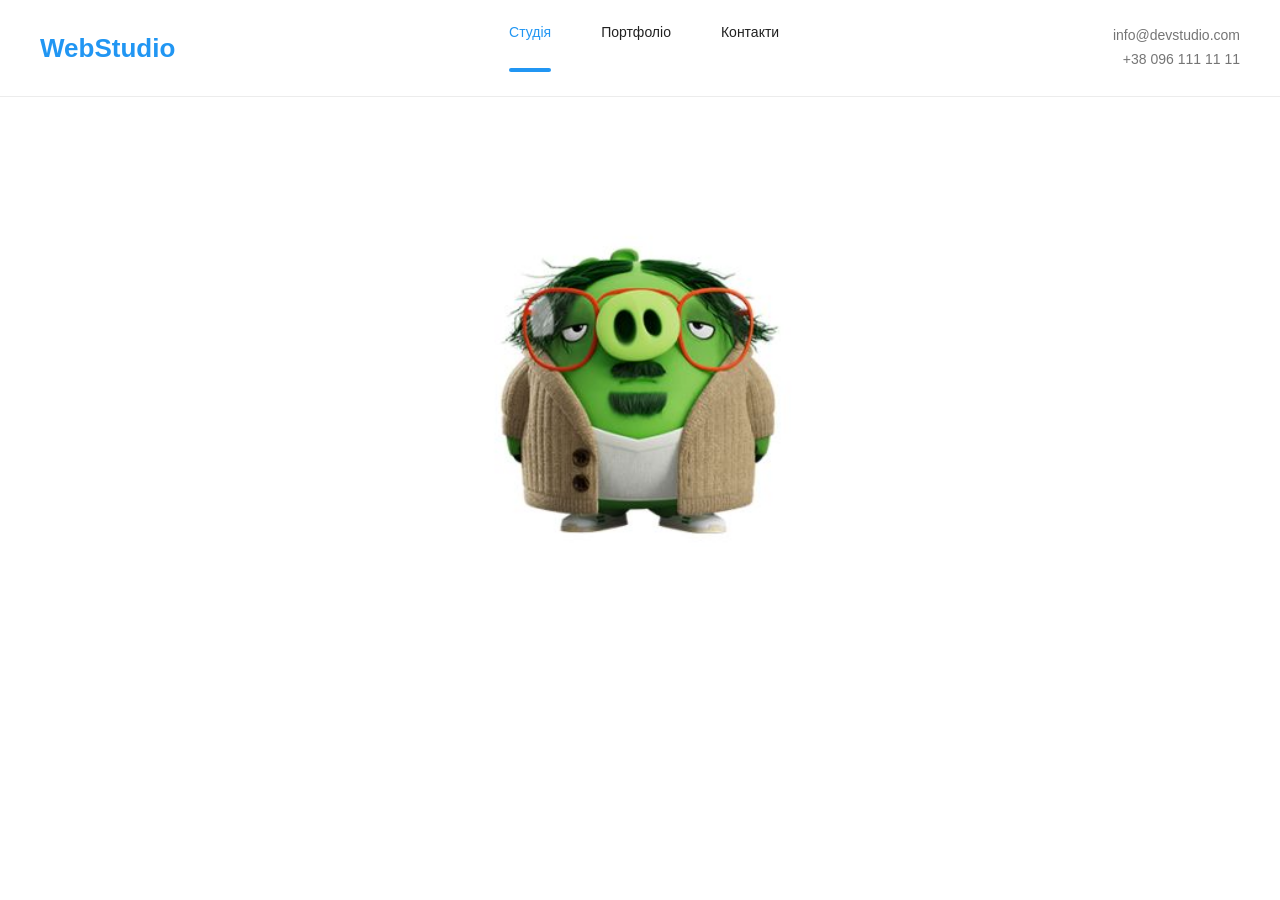
==== portfolio.html @ 894a1fa7 "upd" ====
<!DOCTYPE html>
<html lang="en">
<head>
    <meta charset="UTF-8">
    <meta name="viewport" content="width=device-width, initial-scale=1.0">
    <title>Document</title>
        <link rel="stylesheet" href="style.css">

</head>
<body>
     <header>
        <div class="container header">
            <div class="logo">WebStudio</div>
            <nav> <a href="index.html" class="current">Студія</a> <a href="portfolio.html">Портфоліо</a> <a href="#">Контакти</a> </nav>
            <div class="contacts">
                <p>info@devstudio.com</p>
                <p>+38 096 111 11 11</p>
            </div>
        </div>
    </header>
        <section class="homework">
        <div class="homework-box"> <img src="./imgs/chuck.jpg" alt="Chuck">
            <div class="overlay">
                <p> Ресурс пропонує комплексні пропозиції з різним рівнем функціоналу та сервісів. Все це дозволить
                    відвідувачу отримати вичерпні відомості про компанію чи приватну особу. </p>
            </div>
        </div>
    </section>
</body>
</html>
---- style.css ----
* {
    margin: 0;
    padding: 0;
    box-sizing: border-box;
    font-family: Arial, sans-serif;
}

body {
    color: #212121;
    background: #ffffff;
}

.container {
    width: 1200px;
    margin: 0 auto;
}

header {
    background: #fff;
    border-bottom: 1px solid #ececec;
}

.header {
    display: flex;
    justify-content: space-between;
    align-items: center;
    padding: 24px 0;
}

.logo {
    font-size: 26px;
    font-weight: 700;
    color: #2196f3;
}

nav {
    display: flex;
    gap: 50px;
}

nav a {
    position: relative;
    text-decoration: none;
    color: #212121;
    font-size: 14px;
    font-weight: 500;
    padding-bottom: 32px;
    transition: .3s;
}

nav a:hover {
    color: #2196f3;
}

nav a.current {
    color: #2196f3;
}

nav a.current::after {
    content: "";
    position: absolute;
    left: 0;
    bottom: 0;
    width: 100%;
    height: 4px;
    background: #2196f3;
    border-radius: 2px;
}

.contacts {
    color: #757575;
    font-size: 14px;
    line-height: 1.7;
    text-align: right;
}

.hero {
    background: #2f303a;
    text-align: center;
    padding: 200px 20px;
}

.hero h1 {
    color: #fff;
    font-size: 44px;
    font-weight: 700;
    width: 700px;
    margin: 0 auto 40px;
    line-height: 1.4;
}

.hero button {
    background: #2196f3;
    color: #fff;
    border: none;
    padding: 15px 35px;
    border-radius: 4px;
    font-size: 16px;
    cursor: pointer;
    transition: .3s;
}

.hero button:hover {
    background: #188ce8;
}

.homework {
    padding: 80px 0;
}

.homework-box {
    position: relative;
    width: 370px;
    margin: 0 auto;
    overflow: hidden;
}

.homework-box img {
    display: block;
    width: 100%;
}

.overlay {
    position: absolute;
    top: 0;
    left: 0;
    width: 100%;
    height: 100%;
    background: rgba(33, 150, 243, .9);
    display: flex;
    align-items: center;
    justify-content: center;
    padding: 25px;
    transform: translateY(100%);
    transition: transform .3s ease;
}

.overlay p {
    color: #fff;
    font-size: 18px;
    line-height: 1.6;
}

.homework-box:hover .overlay {
    transform: translateY(0);
}

.features {
    padding: 94px 0;
}

.features-wrap {
    display: flex;
    gap: 30px;
}

.feature {
    width: 270px;
}

.feature h3 {
    font-size: 14px;
    margin-bottom: 10px;
}

.feature p {
    color: #757575;
    font-size: 14px;
    line-height: 1.7;
}

.work {
    padding-bottom: 94px;
}

.work h2,
.team h2 {
    text-align: center;
    font-size: 36px;
    margin-bottom: 50px;
}

.work-images {
    display: flex;
    justify-content: center;
    gap: 30px;
}

.work-images img {
    width: 370px;
    height: 294px;
    object-fit: cover;
}

.team {
    background: #f5f4fa;
    padding: 94px 0;
}

.team-wrap {
    display: flex;
    gap: 30px;
    justify-content: center;
}

.member {
    width: 270px;
    background: #fff;
    text-align: center;
    padding-bottom: 30px;
    box-shadow: 0 2px 8px rgba(0, 0, 0, .1);
}

.member img {
    width: 270px;
    height: 260px;
    object-fit: cover;
}

.member h3 {
    margin-top: 30px;
    margin-bottom: 10px;
    font-size: 16px;
}

.member p {
    color: #757575;
    font-size: 16px;
}

footer {
    background: #2f303a;
    padding: 60px 0;
}

footer .logo {
    margin-bottom: 20px;
}

footer p {
    color: #ffffff99;
    margin-bottom: 10px;
    font-size: 14px;
}
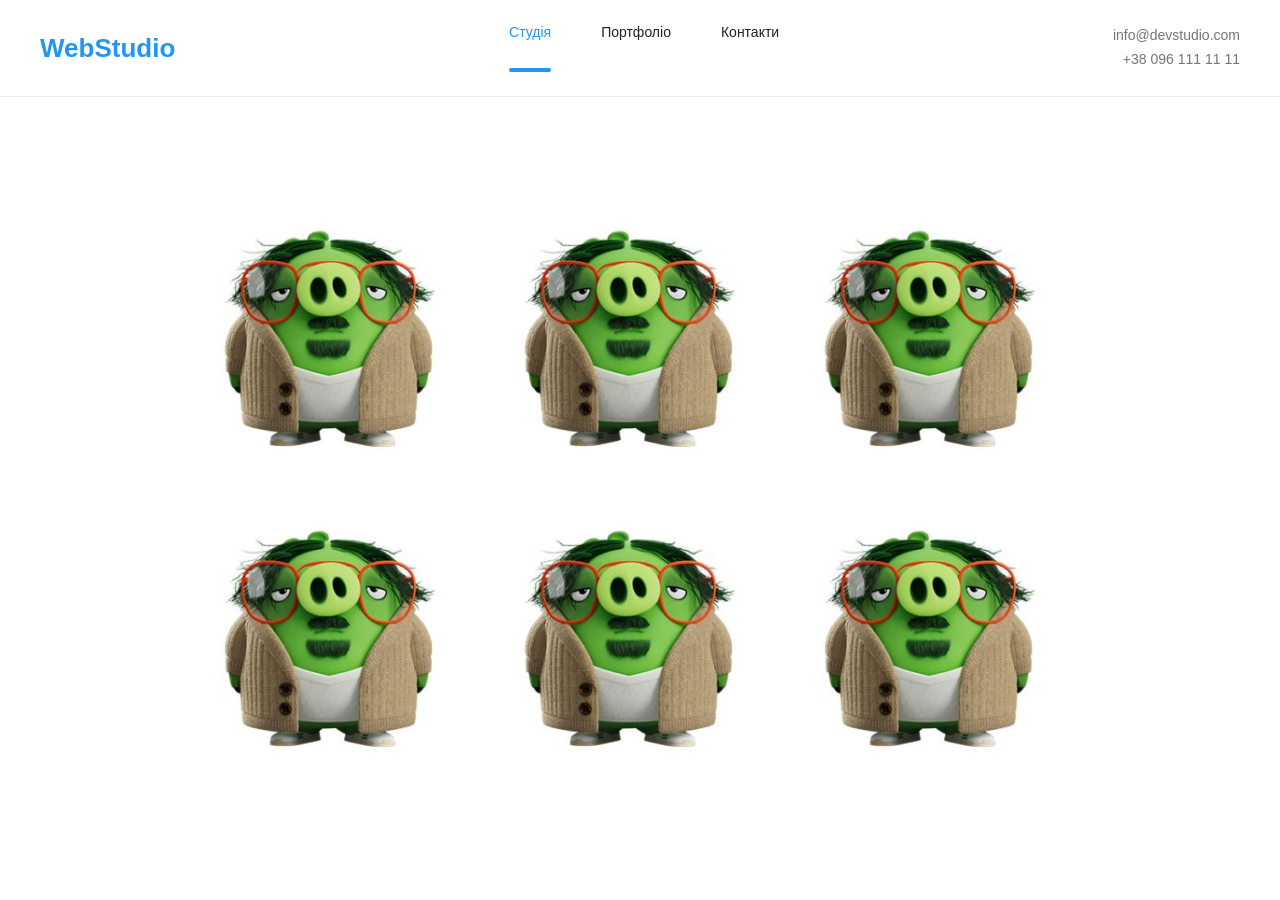
==== commit 3578640c: "upd" ====
--- a/portfolio.html
+++ b/portfolio.html
@@ -1,30 +1,108 @@
 <!DOCTYPE html>
-<html lang="en">
+<html lang="uk">
+
 <head>
     <meta charset="UTF-8">
     <meta name="viewport" content="width=device-width, initial-scale=1.0">
-    <title>Document</title>
-        <link rel="stylesheet" href="style.css">
+    <title>WebStudio</title>
+    <link rel="stylesheet" href="style.css">
+</head>
 
-</head>
 <body>
-     <header>
-        <div class="container header">
-            <div class="logo">WebStudio</div>
-            <nav> <a href="index.html" class="current">Студія</a> <a href="portfolio.html">Портфоліо</a> <a href="#">Контакти</a> </nav>
-            <div class="contacts">
-                <p>info@devstudio.com</p>
-                <p>+38 096 111 11 11</p>
+
+<header>
+    <div class="container header">
+        <div class="logo">WebStudio</div>
+
+        <nav>
+            <a href="index.html" class="current">Студія</a>
+            <a href="portfolio.html">Портфоліо</a>
+            <a href="#">Контакти</a>
+        </nav>
+
+        <div class="contacts">
+            <p>info@devstudio.com</p>
+            <p>+38 096 111 11 11</p>
+        </div>
+    </div>
+</header>
+
+
+<section class="homework">
+
+    <div class="homework-container">
+
+
+        <div class="homework-box">
+            <img src="./imgs/chuck.jpg" alt="Chuck">
+
+            <div class="overlay">
+                <p class="homework-text">
+                    Ресурс пропонує комплексні пропозиції з різним рівнем функціоналу та сервісів.
+                </p>
             </div>
         </div>
-    </header>
-        <section class="homework">
-        <div class="homework-box"> <img src="./imgs/chuck.jpg" alt="Chuck">
+
+
+        <div class="homework-box">
+            <img src="./imgs/chuck.jpg" alt="Chuck">
+
             <div class="overlay">
-                <p> Ресурс пропонує комплексні пропозиції з різним рівнем функціоналу та сервісів. Все це дозволить
-                    відвідувачу отримати вичерпні відомості про компанію чи приватну особу. </p>
+                <p class="homework-text">
+                    Ресурс пропонує комплексні пропозиції з різним рівнем функціоналу та сервісів.
+                </p>
             </div>
         </div>
-    </section>
+
+
+        <div class="homework-box">
+            <img src="./imgs/chuck.jpg" alt="Chuck">
+
+            <div class="overlay">
+                <p class="homework-text">
+                    Ресурс пропонує комплексні пропозиції з різним рівнем функціоналу та сервісів.
+                </p>
+            </div>
+        </div>
+
+
+        <div class="homework-box">
+            <img src="./imgs/chuck.jpg" alt="Chuck">
+
+            <div class="overlay">
+                <p class="homework-text">
+                    Ресурс пропонує комплексні пропозиції з різним рівнем функціоналу та сервісів.
+                </p>
+            </div>
+        </div>
+
+
+        <div class="homework-box">
+            <img src="./imgs/chuck.jpg" alt="Chuck">
+
+            <div class="overlay">
+                <p class="homework-text">
+                    Ресурс пропонує комплексні пропозиції з різним рівнем функціоналу та сервісів.
+                </p>
+            </div>
+        </div>
+
+
+        <div class="homework-box">
+            <img src="./imgs/chuck.jpg" alt="Chuck">
+
+            <div class="overlay">
+                <p class="homework-text">
+                    Ресурс пропонує комплексні пропозиції з різним рівнем функціоналу та сервісів.
+                </p>
+            </div>
+        </div>
+
+
+    </div>
+
+</section>
+
+
 </body>
 </html>
--- a/style.css
+++ b/style.css
@@ -97,7 +97,7 @@
     border-radius: 4px;
     font-size: 16px;
     cursor: pointer;
-    transition: .3s;
+    transition: 0.3s;
 }
 
 .hero button:hover {
@@ -108,41 +108,88 @@
     padding: 80px 0;
 }
 
+
+.homework-container {
+
+    width: 900px;
+    margin: 0 auto;
+
+    display: grid;
+    grid-template-columns: repeat(3, 280px);
+    gap: 20px;
+
+}
+
+
+
 .homework-box {
     position: relative;
-    width: 370px;
-    margin: 0 auto;
+    width: 280px;
     overflow: hidden;
 }
+
+
 
 .homework-box img {
     display: block;
-    width: 100%;
-}
+    width: 280px;
+    height: auto;
+}
+
+
+
+
 
 .overlay {
+
     position: absolute;
+
     top: 0;
     left: 0;
+
     width: 100%;
     height: 100%;
-    background: rgba(33, 150, 243, .9);
-    display: flex;
+
+
+    background: rgba(33,150,243,0.9);
+
+
+    display: flex;
+
     align-items: center;
+
     justify-content: center;
-    padding: 25px;
+
+
+    padding: 15px;
+
+
     transform: translateY(100%);
-    transition: transform .3s ease;
-}
+
+    transition: 0.3s;
+
+}
+
+
 
 .overlay p {
-    color: #fff;
-    font-size: 18px;
-    line-height: 1.6;
-}
+
+    color: white;
+
+    font-size: 14px;
+
+    line-height: 1.4;
+
+    text-align: center;
+
+}
+
+
 
 .homework-box:hover .overlay {
+
     transform: translateY(0);
+
 }
 
 .features {
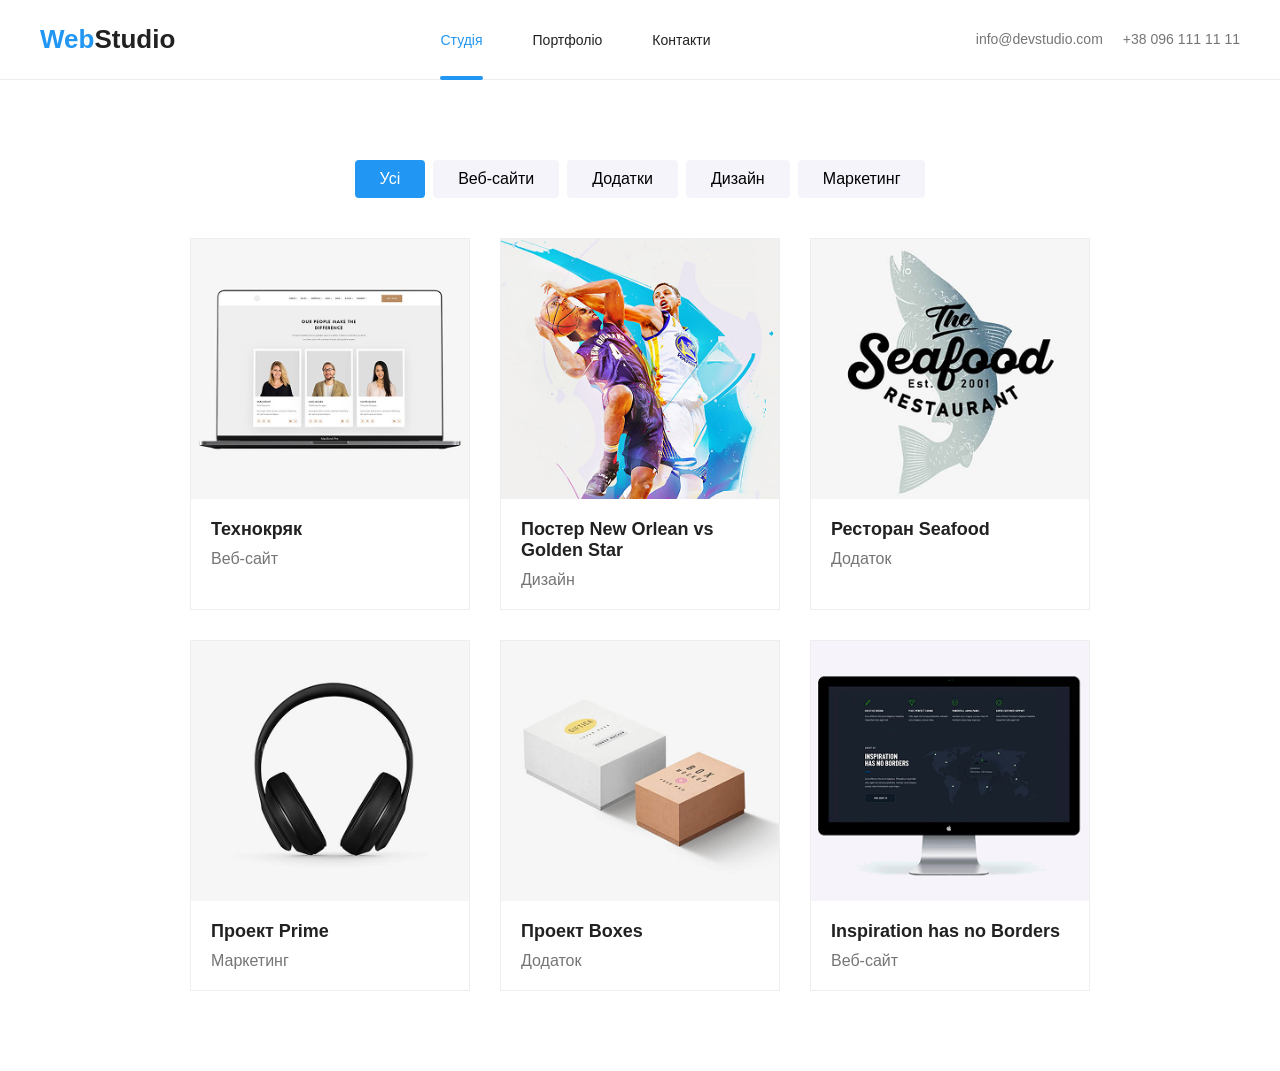
==== commit 7aa7aacc: "upd" ====
--- a/portfolio.html
+++ b/portfolio.html
@@ -12,7 +12,7 @@
 
 <header>
     <div class="container header">
-        <div class="logo">WebStudio</div>
+        <div class="logo">Web<span>Studio</span></div>
 
         <nav>
             <a href="index.html" class="current">Студія</a>
@@ -28,71 +28,110 @@
 </header>
 
 
-<section class="homework">
+<section class="portfolio">
 
-    <div class="homework-container">
+    <div class="filters">
+        <button class="active">Усі</button>
+        <button>Веб-сайти</button>
+        <button>Додатки</button>
+        <button>Дизайн</button>
+        <button>Маркетинг</button>
+    </div>
 
 
-        <div class="homework-box">
-            <img src="./imgs/chuck.jpg" alt="Chuck">
+    <div class="portfolio-container">
+
+
+        <div class="card">
+            <img src="./imgs/computer.png" alt="Технокряк">
+
+            <div class="card-info">
+                <h3>Технокряк</h3>
+                <p>Веб-сайт</p>
+            </div>
 
             <div class="overlay">
-                <p class="homework-text">
+                <p>
                     Ресурс пропонує комплексні пропозиції з різним рівнем функціоналу та сервісів.
                 </p>
             </div>
         </div>
 
 
-        <div class="homework-box">
-            <img src="./imgs/chuck.jpg" alt="Chuck">
+        <div class="card">
+            <img src="./imgs/backetbal.png" alt="Постер">
+
+            <div class="card-info">
+                <h3>Постер New Orlean vs Golden Star</h3>
+                <p>Дизайн</p>
+            </div>
 
             <div class="overlay">
-                <p class="homework-text">
+                <p>
                     Ресурс пропонує комплексні пропозиції з різним рівнем функціоналу та сервісів.
                 </p>
             </div>
         </div>
 
 
-        <div class="homework-box">
-            <img src="./imgs/chuck.jpg" alt="Chuck">
+        <div class="card">
+            <img src="./imgs/fisch.png" alt="Ресторан">
+
+            <div class="card-info">
+                <h3>Ресторан Seafood</h3>
+                <p>Додаток</p>
+            </div>
 
             <div class="overlay">
-                <p class="homework-text">
+                <p>
                     Ресурс пропонує комплексні пропозиції з різним рівнем функціоналу та сервісів.
                 </p>
             </div>
         </div>
 
 
-        <div class="homework-box">
-            <img src="./imgs/chuck.jpg" alt="Chuck">
+        <div class="card">
+            <img src="./imgs/headphones.png" alt="Проект Prime">
+
+            <div class="card-info">
+                <h3>Проект Prime</h3>
+                <p>Маркетинг</p>
+            </div>
 
             <div class="overlay">
-                <p class="homework-text">
+                <p>
                     Ресурс пропонує комплексні пропозиції з різним рівнем функціоналу та сервісів.
                 </p>
             </div>
         </div>
 
 
-        <div class="homework-box">
-            <img src="./imgs/chuck.jpg" alt="Chuck">
+        <div class="card">
+            <img src="./imgs/boxes.png" alt="Boxes">
+
+            <div class="card-info">
+                <h3>Проект Boxes</h3>
+                <p>Додаток</p>
+            </div>
 
             <div class="overlay">
-                <p class="homework-text">
+                <p>
                     Ресурс пропонує комплексні пропозиції з різним рівнем функціоналу та сервісів.
                 </p>
             </div>
         </div>
 
 
-        <div class="homework-box">
-            <img src="./imgs/chuck.jpg" alt="Chuck">
+        <div class="card">
+            <img src="./imgs/pc.png" alt="Inspiration">
+
+            <div class="card-info">
+                <h3>Inspiration has no Borders</h3>
+                <p>Веб-сайт</p>
+            </div>
 
             <div class="overlay">
-                <p class="homework-text">
+                <p>
                     Ресурс пропонує комплексні пропозиції з різним рівнем функціоналу та сервісів.
                 </p>
             </div>
--- a/style.css
+++ b/style.css
@@ -31,6 +31,11 @@
     font-size: 26px;
     font-weight: 700;
     color: #2196f3;
+
+    animation: logoAnimation 1s ease;
+}
+.logo span {
+    color: #212121;
 }
 
 nav {
@@ -44,8 +49,7 @@
     color: #212121;
     font-size: 14px;
     font-weight: 500;
-    padding-bottom: 32px;
-    transition: .3s;
+    transition: color .3s;
 }
 
 nav a:hover {
@@ -60,7 +64,7 @@
     content: "";
     position: absolute;
     left: 0;
-    bottom: 0;
+    bottom: -32px;
     width: 100%;
     height: 4px;
     background: #2196f3;
@@ -72,6 +76,8 @@
     font-size: 14px;
     line-height: 1.7;
     text-align: right;
+    display: flex;
+    gap: 20px;
 }
 
 .hero {
@@ -87,6 +93,8 @@
     width: 700px;
     margin: 0 auto 40px;
     line-height: 1.4;
+
+    animation: heroTitle 1.2s ease;
 }
 
 .hero button {
@@ -97,46 +105,109 @@
     border-radius: 4px;
     font-size: 16px;
     cursor: pointer;
-    transition: 0.3s;
+    transition: .3s;
+
+    animation: heroButton 1.5s ease;
 }
 
 .hero button:hover {
     background: #188ce8;
 }
 
-.homework {
+.portfolio {
     padding: 80px 0;
 }
 
 
-.homework-container {
+.filters {
+    display: flex;
+    justify-content: center;
+    gap: 8px;
+    margin-bottom: 40px;
+}
+
+
+.filters button {
+    padding: 10px 25px;
+    border: none;
+    background: #f5f4fa;
+    border-radius: 4px;
+
+    font-size: 16px;
+    cursor: pointer;
+}
+
+
+.filters .active {
+    background: #2196f3;
+    color: white;
+}
+
+
+
+.portfolio-container {
 
     width: 900px;
     margin: 0 auto;
 
     display: grid;
-    grid-template-columns: repeat(3, 280px);
-    gap: 20px;
-
-}
-
-
-
-.homework-box {
+    grid-template-columns: repeat(3, 1fr);
+    gap: 30px;
+
+}
+
+
+
+.card {
+
     position: relative;
-    width: 280px;
     overflow: hidden;
-}
-
-
-
-.homework-box img {
+
+    border: 1px solid #eeeeee;
+    background: white;
+
+}
+
+
+
+.card img {
+
+    width: 100%;
+    height: 260px;
+
+    object-fit: cover;
+
     display: block;
-    width: 280px;
-    height: auto;
-}
-
-
+
+}
+
+
+
+.card-info {
+
+    padding: 20px;
+
+}
+
+
+
+.card-info h3 {
+
+    margin: 0 0 10px;
+
+    font-size: 18px;
+
+}
+
+
+
+.card-info p {
+
+    margin: 0;
+
+    color: #757575;
+
+}
 
 
 
@@ -148,47 +219,43 @@
     left: 0;
 
     width: 100%;
-    height: 100%;
-
+    height: 260px;
 
     background: rgba(33,150,243,0.9);
 
-
-    display: flex;
-
+    display: flex;
     align-items: center;
-
     justify-content: center;
 
-
-    padding: 15px;
-
-
-    transform: translateY(100%);
+    padding: 20px;
+
+
+    opacity: 0;
+    visibility: hidden;
 
     transition: 0.3s;
 
 }
 
 
-
 .overlay p {
 
     color: white;
 
-    font-size: 14px;
-
-    line-height: 1.4;
-
-    text-align: center;
-
-}
-
-
-
-.homework-box:hover .overlay {
-
-    transform: translateY(0);
+    font-size: 16px;
+
+    line-height: 1.5;
+
+}
+
+
+
+
+.card:hover .overlay {
+
+    opacity: 1;
+
+    visibility: visible;
 
 }
 
@@ -203,6 +270,7 @@
 
 .feature {
     width: 270px;
+    animation: cardAppear 1s ease;
 }
 
 .feature h3 {
@@ -215,7 +283,6 @@
     font-size: 14px;
     line-height: 1.7;
 }
-
 .work {
     padding-bottom: 94px;
 }
@@ -237,6 +304,11 @@
     width: 370px;
     height: 294px;
     object-fit: cover;
+    transition: .4s;
+}
+
+.work-images img:hover {
+    transform: scale(1.05);
 }
 
 .team {
@@ -256,6 +328,13 @@
     text-align: center;
     padding-bottom: 30px;
     box-shadow: 0 2px 8px rgba(0, 0, 0, .1);
+
+    animation: cardAppear 1.2s ease;
+    transition: .3s;
+}
+
+.member:hover {
+    transform: translateY(-10px);
 }
 
 .member img {
@@ -288,4 +367,57 @@
     color: #ffffff99;
     margin-bottom: 10px;
     font-size: 14px;
+}
+/* ===========================
+   KEYFRAMES
+=========================== */
+
+@keyframes heroTitle {
+    0% {
+        opacity: 0;
+        transform: translateY(-60px);
+    }
+
+    100% {
+        opacity: 1;
+        transform: translateY(0);
+    }
+}
+
+@keyframes heroButton {
+    0% {
+        opacity: 0;
+        transform: scale(0.6);
+    }
+
+    100% {
+        opacity: 1;
+        transform: scale(1);
+    }
+}
+
+@keyframes cardAppear {
+    0% {
+        opacity: 0;
+        transform: translateY(40px);
+    }
+
+    100% {
+        opacity: 1;
+        transform: translateY(0);
+    }
+}
+
+@keyframes logoAnimation {
+    0% {
+        transform: rotate(-10deg);
+    }
+
+    50% {
+        transform: rotate(10deg);
+    }
+
+    100% {
+        transform: rotate(0deg);
+    }
 }
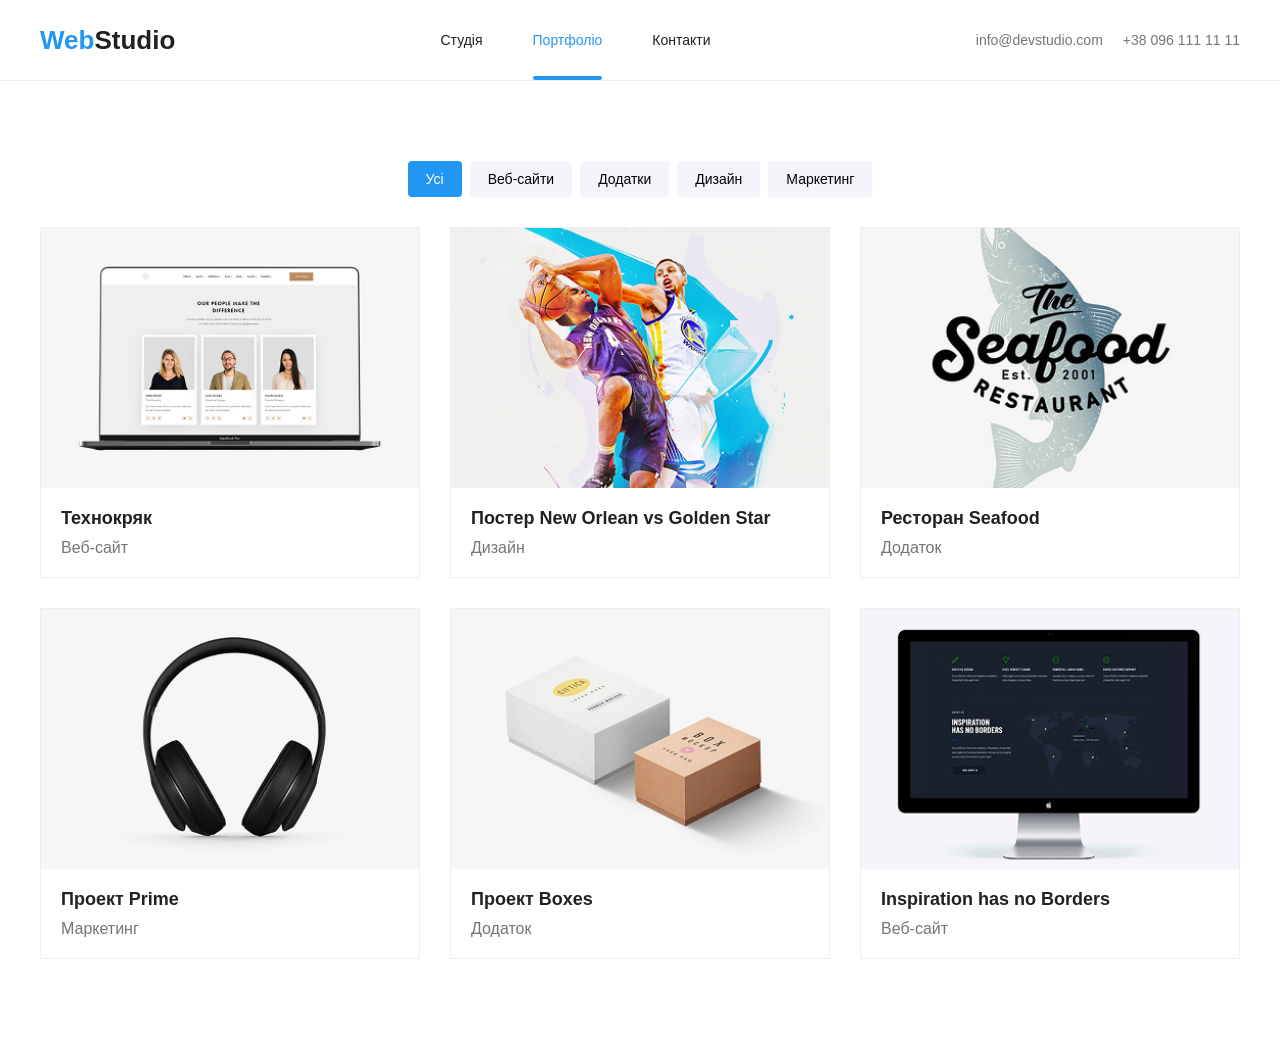
==== commit 486c95fc: "upd" ====
--- a/portfolio.html
+++ b/portfolio.html
@@ -4,7 +4,8 @@
 <head>
     <meta charset="UTF-8">
     <meta name="viewport" content="width=device-width, initial-scale=1.0">
-    <title>WebStudio</title>
+    <title>WebStudio — Портфоліо</title>
+
     <link rel="stylesheet" href="style.css">
 </head>
 
@@ -12,136 +13,159 @@
 
 <header>
     <div class="container header">
-        <div class="logo">Web<span>Studio</span></div>
 
-        <nav>
-            <a href="index.html" class="current">Студія</a>
-            <a href="portfolio.html">Портфоліо</a>
+        <div class="logo">
+            Web<span>Studio</span>
+        </div>
+
+        <nav class="desktop-nav">
+            <a href="index.html">Студія</a>
+            <a href="portfolio.html" class="current">Портфоліо</a>
             <a href="#">Контакти</a>
         </nav>
 
         <div class="contacts">
-            <p>info@devstudio.com</p>
-            <p>+38 096 111 11 11</p>
+            <a href="mailto:info@devstudio.com">info@devstudio.com</a>
+            <a href="tel:+380961111111">+38 096 111 11 11</a>
         </div>
+
+        <button class="menu-button" type="button" aria-label="Відкрити меню">
+            ☰
+        </button>
+
     </div>
 </header>
 
+<div class="mobile-menu">
+
+    <button class="menu-close" type="button" aria-label="Закрити меню">
+        ×
+    </button>
+
+    <nav class="mobile-nav">
+        <a href="index.html">Студія</a>
+        <a href="portfolio.html" class="current">Портфоліо</a>
+        <a href="#">Контакти</a>
+    </nav>
+
+    <div class="mobile-contacts">
+        <a href="tel:+380961111111">+38 096 111 11 11</a>
+        <a href="mailto:info@devstudio.com">info@devstudio.com</a>
+    </div>
+
+</div>
 
 <section class="portfolio">
 
-    <div class="filters">
-        <button class="active">Усі</button>
-        <button>Веб-сайти</button>
-        <button>Додатки</button>
-        <button>Дизайн</button>
-        <button>Маркетинг</button>
-    </div>
+    <div class="container">
 
+        <div class="filters">
+            <button class="active">Усі</button>
+            <button>Веб-сайти</button>
+            <button>Додатки</button>
+            <button>Дизайн</button>
+            <button>Маркетинг</button>
+        </div>
 
-    <div class="portfolio-container">
+        <div class="portfolio-container">
 
+            <div class="card">
+                <img src="./imgs/computer.png" alt="Технокряк">
 
-        <div class="card">
-            <img src="./imgs/computer.png" alt="Технокряк">
+                <div class="card-info">
+                    <h3>Технокряк</h3>
+                    <p>Веб-сайт</p>
+                </div>
 
-            <div class="card-info">
-                <h3>Технокряк</h3>
-                <p>Веб-сайт</p>
+                <div class="overlay">
+                    <p>
+                        Ресурс пропонує комплексні пропозиції з різним рівнем функціоналу та сервісів.
+                    </p>
+                </div>
             </div>
 
-            <div class="overlay">
-                <p>
-                    Ресурс пропонує комплексні пропозиції з різним рівнем функціоналу та сервісів.
-                </p>
-            </div>
-        </div>
+            <div class="card">
+                <img src="./imgs/backetbal.png" alt="Постер">
 
+                <div class="card-info">
+                    <h3>Постер New Orlean vs Golden Star</h3>
+                    <p>Дизайн</p>
+                </div>
 
-        <div class="card">
-            <img src="./imgs/backetbal.png" alt="Постер">
-
-            <div class="card-info">
-                <h3>Постер New Orlean vs Golden Star</h3>
-                <p>Дизайн</p>
+                <div class="overlay">
+                    <p>
+                        Ресурс пропонує комплексні пропозиції з різним рівнем функціоналу та сервісів.
+                    </p>
+                </div>
             </div>
 
-            <div class="overlay">
-                <p>
-                    Ресурс пропонує комплексні пропозиції з різним рівнем функціоналу та сервісів.
-                </p>
-            </div>
-        </div>
+            <div class="card">
+                <img src="./imgs/fisch.png" alt="Ресторан">
 
+                <div class="card-info">
+                    <h3>Ресторан Seafood</h3>
+                    <p>Додаток</p>
+                </div>
 
-        <div class="card">
-            <img src="./imgs/fisch.png" alt="Ресторан">
-
-            <div class="card-info">
-                <h3>Ресторан Seafood</h3>
-                <p>Додаток</p>
+                <div class="overlay">
+                    <p>
+                        Ресурс пропонує комплексні пропозиції з різним рівнем функціоналу та сервісів.
+                    </p>
+                </div>
             </div>
 
-            <div class="overlay">
-                <p>
-                    Ресурс пропонує комплексні пропозиції з різним рівнем функціоналу та сервісів.
-                </p>
-            </div>
-        </div>
+            <div class="card">
+                <img src="./imgs/headphones.png" alt="Проект Prime">
 
+                <div class="card-info">
+                    <h3>Проект Prime</h3>
+                    <p>Маркетинг</p>
+                </div>
 
-        <div class="card">
-            <img src="./imgs/headphones.png" alt="Проект Prime">
-
-            <div class="card-info">
-                <h3>Проект Prime</h3>
-                <p>Маркетинг</p>
+                <div class="overlay">
+                    <p>
+                        Ресурс пропонує комплексні пропозиції з різним рівнем функціоналу та сервісів.
+                    </p>
+                </div>
             </div>
 
-            <div class="overlay">
-                <p>
-                    Ресурс пропонує комплексні пропозиції з різним рівнем функціоналу та сервісів.
-                </p>
-            </div>
-        </div>
+            <div class="card">
+                <img src="./imgs/boxes.png" alt="Boxes">
 
+                <div class="card-info">
+                    <h3>Проект Boxes</h3>
+                    <p>Додаток</p>
+                </div>
 
-        <div class="card">
-            <img src="./imgs/boxes.png" alt="Boxes">
-
-            <div class="card-info">
-                <h3>Проект Boxes</h3>
-                <p>Додаток</p>
+                <div class="overlay">
+                    <p>
+                        Ресурс пропонує комплексні пропозиції з різним рівнем функціоналу та сервісів.
+                    </p>
+                </div>
             </div>
 
-            <div class="overlay">
-                <p>
-                    Ресурс пропонує комплексні пропозиції з різним рівнем функціоналу та сервісів.
-                </p>
-            </div>
-        </div>
+            <div class="card">
+                <img src="./imgs/pc.png" alt="Inspiration">
 
+                <div class="card-info">
+                    <h3>Inspiration has no Borders</h3>
+                    <p>Веб-сайт</p>
+                </div>
 
-        <div class="card">
-            <img src="./imgs/pc.png" alt="Inspiration">
-
-            <div class="card-info">
-                <h3>Inspiration has no Borders</h3>
-                <p>Веб-сайт</p>
+                <div class="overlay">
+                    <p>
+                        Ресурс пропонує комплексні пропозиції з різним рівнем функціоналу та сервісів.
+                    </p>
+                </div>
             </div>
 
-            <div class="overlay">
-                <p>
-                    Ресурс пропонує комплексні пропозиції з різним рівнем функціоналу та сервісів.
-                </p>
-            </div>
         </div>
-
 
     </div>
 
 </section>
 
+<script src="mobile-menu.js"></script>
 
 </body>
 </html>
--- a/style.css
+++ b/style.css
@@ -2,16 +2,22 @@
     margin: 0;
     padding: 0;
     box-sizing: border-box;
-    font-family: Arial, sans-serif;
 }
 
 body {
     color: #212121;
     background: #ffffff;
+    font-family: Arial, sans-serif;
+    overflow-x: hidden;
+}
+
+img {
+    max-width: 100%;
+    display: block;
 }
 
 .container {
-    width: 1200px;
+    width: calc(100% - 30px);
     margin: 0 auto;
 }
 
@@ -22,91 +28,150 @@
 
 .header {
     display: flex;
+    align-items: center;
     justify-content: space-between;
-    align-items: center;
-    padding: 24px 0;
+    min-height: 80px;
 }
 
 .logo {
     font-size: 26px;
     font-weight: 700;
     color: #2196f3;
-
     animation: logoAnimation 1s ease;
 }
+
 .logo span {
     color: #212121;
 }
 
-nav {
-    display: flex;
-    gap: 50px;
-}
-
-nav a {
-    position: relative;
+.desktop-nav,
+.contacts {
+    display: none;
+}
+
+.menu-button {
+    display: block;
+    border: 0;
+    background: transparent;
+    color: #212121;
+    font-size: 28px;
+    line-height: 1;
+    cursor: pointer;
+}
+
+.mobile-menu {
+    position: fixed;
+    inset: 0;
+    z-index: 1000;
+    background: #ffffff;
+    padding: 30px;
+    transform: translateX(100%);
+    visibility: hidden;
+    transition:
+        transform .45s ease,
+        visibility .45s ease;
+}
+
+.mobile-menu.is-open {
+    transform: translateX(0);
+    visibility: visible;
+}
+
+.menu-close {
+    position: absolute;
+    top: 20px;
+    right: 25px;
+    width: 40px;
+    height: 40px;
+    border: 0;
+    background: transparent;
+    color: #212121;
+    font-size: 38px;
+    line-height: 1;
+    cursor: pointer;
+}
+
+.mobile-nav {
+    display: flex;
+    flex-direction: column;
+    gap: 30px;
+    margin-top: 70px;
+}
+
+.mobile-nav a {
+    color: #212121;
     text-decoration: none;
-    color: #212121;
-    font-size: 14px;
-    font-weight: 500;
-    transition: color .3s;
-}
-
-nav a:hover {
+    font-size: 32px;
+    font-weight: 700;
+    transform: translateX(40px);
+    opacity: 0;
+    transition:
+        transform .4s ease,
+        opacity .4s ease,
+        color .3s ease;
+}
+
+.mobile-menu.is-open .mobile-nav a {
+    transform: translateX(0);
+    opacity: 1;
+}
+
+.mobile-menu.is-open .mobile-nav a:nth-child(1) {
+    transition-delay: .1s;
+}
+
+.mobile-menu.is-open .mobile-nav a:nth-child(2) {
+    transition-delay: .2s;
+}
+
+.mobile-menu.is-open .mobile-nav a:nth-child(3) {
+    transition-delay: .3s;
+}
+
+.mobile-nav a:hover,
+.mobile-nav a.current {
     color: #2196f3;
 }
 
-nav a.current {
-    color: #2196f3;
-}
-
-nav a.current::after {
-    content: "";
-    position: absolute;
-    left: 0;
-    bottom: -32px;
-    width: 100%;
-    height: 4px;
-    background: #2196f3;
-    border-radius: 2px;
-}
-
-.contacts {
+.mobile-contacts {
+    display: flex;
+    flex-direction: column;
+    gap: 15px;
+    margin-top: 60px;
+}
+
+.mobile-contacts a {
     color: #757575;
-    font-size: 14px;
-    line-height: 1.7;
-    text-align: right;
-    display: flex;
-    gap: 20px;
+    text-decoration: none;
+    font-size: 16px;
 }
 
 .hero {
     background: #2f303a;
     text-align: center;
-    padding: 200px 20px;
+    padding: 80px 15px;
 }
 
 .hero h1 {
+    width: 100%;
+    max-width: 700px;
+    margin: 0 auto 30px;
     color: #fff;
-    font-size: 44px;
+    font-size: 28px;
     font-weight: 700;
-    width: 700px;
-    margin: 0 auto 40px;
-    line-height: 1.4;
-
+    line-height: 1.3;
     animation: heroTitle 1.2s ease;
 }
 
 .hero button {
+    border: none;
+    border-radius: 4px;
+    padding: 15px 35px;
     background: #2196f3;
     color: #fff;
-    border: none;
-    padding: 15px 35px;
-    border-radius: 4px;
     font-size: 16px;
     cursor: pointer;
     transition: .3s;
-
     animation: heroButton 1.5s ease;
 }
 
@@ -114,168 +179,24 @@
     background: #188ce8;
 }
 
-.portfolio {
-    padding: 80px 0;
-}
-
-
-.filters {
-    display: flex;
-    justify-content: center;
-    gap: 8px;
-    margin-bottom: 40px;
-}
-
-
-.filters button {
-    padding: 10px 25px;
-    border: none;
-    background: #f5f4fa;
-    border-radius: 4px;
-
-    font-size: 16px;
-    cursor: pointer;
-}
-
-
-.filters .active {
-    background: #2196f3;
-    color: white;
-}
-
-
-
-.portfolio-container {
-
-    width: 900px;
-    margin: 0 auto;
-
-    display: grid;
-    grid-template-columns: repeat(3, 1fr);
+.features {
+    padding: 60px 0;
+}
+
+.features-wrap {
+    display: flex;
+    flex-direction: column;
     gap: 30px;
-
-}
-
-
-
-.card {
-
-    position: relative;
-    overflow: hidden;
-
-    border: 1px solid #eeeeee;
-    background: white;
-
-}
-
-
-
-.card img {
-
+}
+
+.feature {
     width: 100%;
-    height: 260px;
-
-    object-fit: cover;
-
-    display: block;
-
-}
-
-
-
-.card-info {
-
-    padding: 20px;
-
-}
-
-
-
-.card-info h3 {
-
-    margin: 0 0 10px;
-
-    font-size: 18px;
-
-}
-
-
-
-.card-info p {
-
-    margin: 0;
-
-    color: #757575;
-
-}
-
-
-
-.overlay {
-
-    position: absolute;
-
-    top: 0;
-    left: 0;
-
-    width: 100%;
-    height: 260px;
-
-    background: rgba(33,150,243,0.9);
-
-    display: flex;
-    align-items: center;
-    justify-content: center;
-
-    padding: 20px;
-
-
-    opacity: 0;
-    visibility: hidden;
-
-    transition: 0.3s;
-
-}
-
-
-.overlay p {
-
-    color: white;
-
-    font-size: 16px;
-
-    line-height: 1.5;
-
-}
-
-
-
-
-.card:hover .overlay {
-
-    opacity: 1;
-
-    visibility: visible;
-
-}
-
-.features {
-    padding: 94px 0;
-}
-
-.features-wrap {
-    display: flex;
-    gap: 30px;
-}
-
-.feature {
-    width: 270px;
     animation: cardAppear 1s ease;
 }
 
 .feature h3 {
+    margin-bottom: 10px;
     font-size: 14px;
-    margin-bottom: 10px;
 }
 
 .feature p {
@@ -283,26 +204,29 @@
     font-size: 14px;
     line-height: 1.7;
 }
+
 .work {
-    padding-bottom: 94px;
+    padding-bottom: 60px;
 }
 
 .work h2,
 .team h2 {
+    margin-bottom: 30px;
     text-align: center;
-    font-size: 36px;
-    margin-bottom: 50px;
+    font-size: 28px;
 }
 
 .work-images {
     display: flex;
-    justify-content: center;
+    flex-direction: column;
+    align-items: center;
     gap: 30px;
 }
 
 .work-images img {
-    width: 370px;
-    height: 294px;
+    width: 100%;
+    max-width: 370px;
+    height: auto;
     object-fit: cover;
     transition: .4s;
 }
@@ -313,22 +237,23 @@
 
 .team {
     background: #f5f4fa;
-    padding: 94px 0;
+    padding: 60px 0;
 }
 
 .team-wrap {
     display: flex;
+    flex-direction: column;
+    align-items: center;
     gap: 30px;
-    justify-content: center;
 }
 
 .member {
-    width: 270px;
+    width: 100%;
+    max-width: 270px;
+    padding-bottom: 30px;
     background: #fff;
     text-align: center;
-    padding-bottom: 30px;
     box-shadow: 0 2px 8px rgba(0, 0, 0, .1);
-
     animation: cardAppear 1.2s ease;
     transition: .3s;
 }
@@ -338,7 +263,7 @@
 }
 
 .member img {
-    width: 270px;
+    width: 100%;
     height: 260px;
     object-fit: cover;
 }
@@ -355,8 +280,8 @@
 }
 
 footer {
+    padding: 60px 0;
     background: #2f303a;
-    padding: 60px 0;
 }
 
 footer .logo {
@@ -364,13 +289,290 @@
 }
 
 footer p {
+    margin-bottom: 10px;
     color: #ffffff99;
+    font-size: 14px;
+}
+
+.portfolio {
+    padding: 40px 0;
+}
+
+.filters {
+    display: flex;
+    justify-content: center;
+    flex-wrap: wrap;
+    gap: 8px;
+    margin-bottom: 30px;
+}
+
+.filters button {
+    border: none;
+    border-radius: 4px;
+    padding: 10px 18px;
+    background: #f5f4fa;
+    font-size: 14px;
+    cursor: pointer;
+}
+
+.filters .active {
+    background: #2196f3;
+    color: #fff;
+}
+
+.portfolio-container {
+    display: grid;
+    grid-template-columns: 1fr;
+    gap: 30px;
+}
+
+.card {
+    position: relative;
+    overflow: hidden;
+    border: 1px solid #eeeeee;
+    background: #fff;
+}
+
+.card img {
+    width: 100%;
+    height: auto;
+    aspect-ratio: 1.45;
+    object-fit: cover;
+}
+
+.card-info {
+    padding: 20px;
+}
+
+.card-info h3 {
     margin-bottom: 10px;
-    font-size: 14px;
-}
-/* ===========================
-   KEYFRAMES
-=========================== */
+    font-size: 18px;
+}
+
+.card-info p {
+    color: #757575;
+}
+
+.overlay {
+    position: absolute;
+    top: 0;
+    left: 0;
+    width: 100%;
+    height: calc(100% - 77px);
+    display: flex;
+    align-items: center;
+    justify-content: center;
+    padding: 20px;
+    background: rgba(33, 150, 243, .9);
+    opacity: 0;
+    visibility: hidden;
+    transition: .3s;
+}
+
+.overlay p {
+    color: #fff;
+    font-size: 16px;
+    line-height: 1.5;
+}
+
+.card:hover .overlay {
+    opacity: 1;
+    visibility: visible;
+}
+
+@media (min-width: 480px) {
+    .container {
+        width: 450px;
+    }
+
+    .portfolio-container {
+        grid-template-columns: repeat(2, 1fr);
+    }
+}
+
+@media (min-width: 768px) {
+    .container {
+        width: 738px;
+    }
+
+    .menu-button {
+        display: none;
+    }
+
+    .desktop-nav,
+    .contacts {
+        display: flex;
+    }
+
+    .desktop-nav {
+        gap: 35px;
+    }
+
+    .desktop-nav a {
+        position: relative;
+        color: #212121;
+        text-decoration: none;
+        font-size: 14px;
+        font-weight: 500;
+        transition: color .3s;
+    }
+
+    .desktop-nav a:hover,
+    .desktop-nav a.current {
+        color: #2196f3;
+    }
+
+    .desktop-nav a.current::after {
+        content: "";
+        position: absolute;
+        left: 0;
+        bottom: -32px;
+        width: 100%;
+        height: 4px;
+        border-radius: 2px;
+        background: #2196f3;
+    }
+
+    .contacts {
+        flex-direction: column;
+        gap: 5px;
+        color: #757575;
+        font-size: 14px;
+    }
+
+    .contacts a {
+        color: inherit;
+        text-decoration: none;
+    }
+
+    .mobile-menu {
+        display: none;
+    }
+
+    .hero {
+        padding: 150px 20px;
+    }
+
+    .hero h1 {
+        font-size: 36px;
+    }
+
+    .features {
+        padding: 80px 0;
+    }
+
+    .features-wrap {
+        flex-direction: row;
+        flex-wrap: wrap;
+    }
+
+    .feature {
+        width: calc(50% - 15px);
+    }
+
+    .work {
+        padding-bottom: 80px;
+    }
+
+    .work-images {
+        flex-direction: row;
+        flex-wrap: wrap;
+        justify-content: center;
+    }
+
+    .team {
+        padding: 80px 0;
+    }
+
+    .team-wrap {
+        flex-direction: row;
+        flex-wrap: wrap;
+        justify-content: center;
+    }
+
+    .portfolio {
+        padding: 60px 0;
+    }
+
+    .portfolio-container {
+        grid-template-columns: repeat(2, 1fr);
+    }
+}
+
+@media (min-width: 1200px) {
+    .container {
+        width: 1200px;
+    }
+
+    .desktop-nav {
+        gap: 50px;
+    }
+
+    .contacts {
+        flex-direction: row;
+        gap: 20px;
+    }
+
+    .hero {
+        padding: 200px 20px;
+    }
+
+    .hero h1 {
+        font-size: 44px;
+        line-height: 1.4;
+    }
+
+    .features {
+        padding: 94px 0;
+    }
+
+    .features-wrap {
+        flex-wrap: nowrap;
+    }
+
+    .feature {
+        width: 270px;
+    }
+
+    .work {
+        padding-bottom: 94px;
+    }
+
+    .work h2,
+    .team h2 {
+        margin-bottom: 50px;
+        font-size: 36px;
+    }
+
+    .work-images {
+        flex-wrap: nowrap;
+    }
+
+    .team {
+        padding: 94px 0;
+    }
+
+    .team-wrap {
+        flex-wrap: nowrap;
+    }
+
+    .portfolio {
+        padding: 80px 0;
+    }
+
+    .portfolio-container {
+        grid-template-columns: repeat(3, 1fr);
+    }
+
+    .card img {
+        height: 260px;
+        aspect-ratio: auto;
+    }
+
+    .overlay {
+        height: 260px;
+    }
+}
 
 @keyframes heroTitle {
     0% {
@@ -387,7 +589,7 @@
 @keyframes heroButton {
     0% {
         opacity: 0;
-        transform: scale(0.6);
+        transform: scale(.6);
     }
 
     100% {
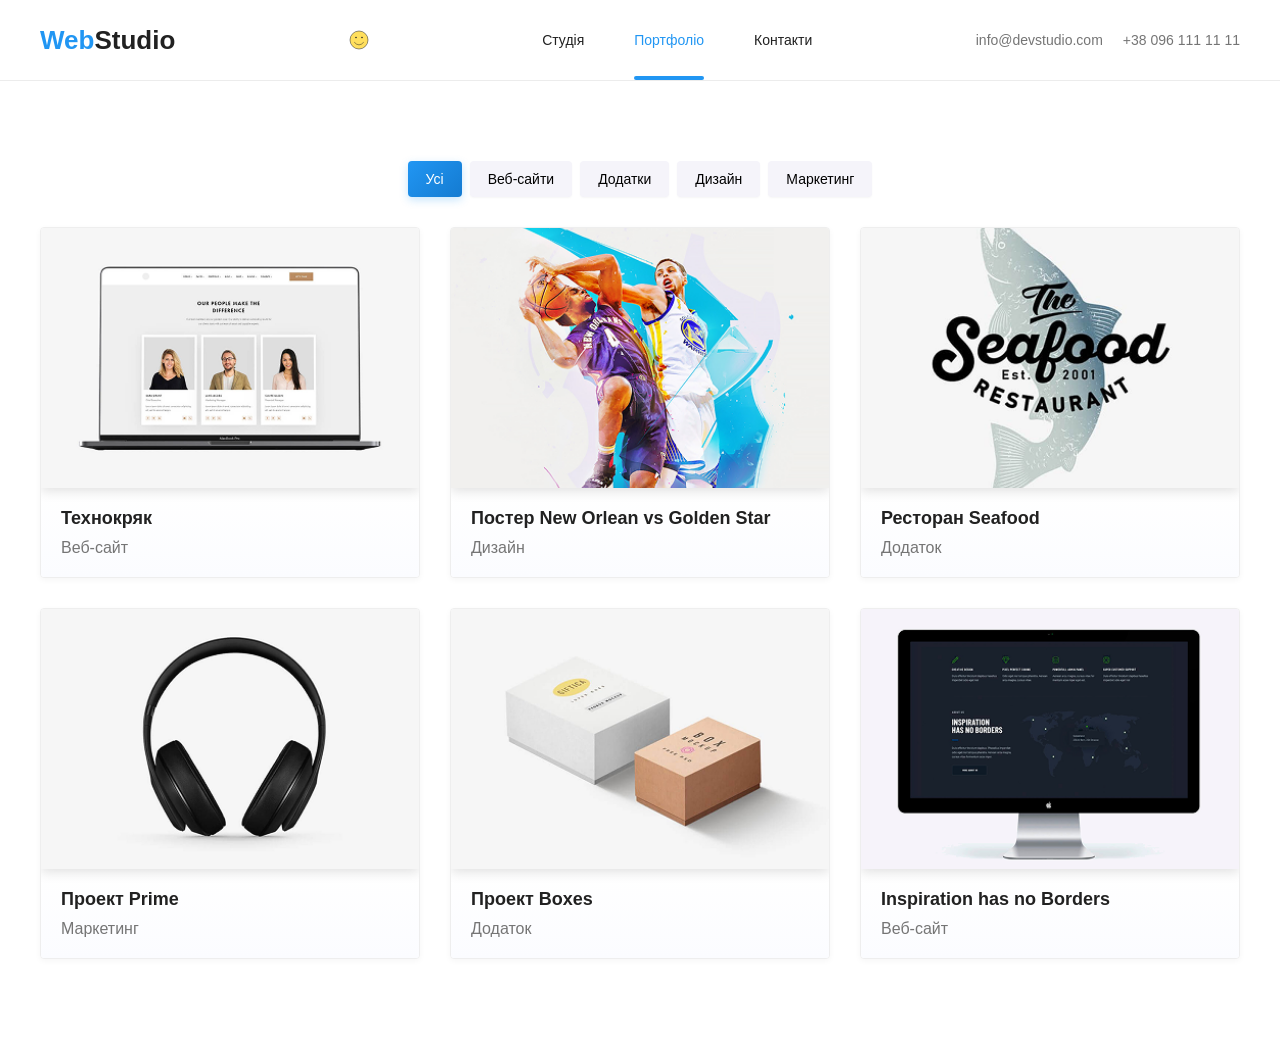
==== commit f92dbfbc: "upd" ====
--- a/portfolio.html
+++ b/portfolio.html
@@ -13,26 +13,45 @@
 
 <header>
     <div class="container header">
-
-        <div class="logo">
+       <div class="logo">
             Web<span>Studio</span>
         </div>
-
+        <svg class="header-smile" xmlns="http://www.w3.org/2000/svg" viewBox="0 0 400 300" aria-label="Смайлик" role="img">
+            <style>
+                .face {
+                    fill: #ffdf5d;
+                    stroke: #222;
+                    stroke-width: 5;
+                }
+                .eyes {
+                    fill: #222;
+                }
+                .mouth {
+                    fill: none;
+                    stroke: #222;
+                    stroke-width: 5;
+                    stroke-linecap: round;
+                }
+            </style>
+            <g>
+                <circle class="face" cx="200" cy="150" r="90"/>
+                <circle class="eyes" cx="170" cy="125" r="8"/>
+                <circle class="eyes" cx="230" cy="125" r="8"/>
+                <path class="mouth" d="M155 175 Q200 225 245 175"/>
+            </g>
+        </svg>
         <nav class="desktop-nav">
             <a href="index.html">Студія</a>
             <a href="portfolio.html" class="current">Портфоліо</a>
             <a href="#">Контакти</a>
         </nav>
-
         <div class="contacts">
             <a href="mailto:info@devstudio.com">info@devstudio.com</a>
             <a href="tel:+380961111111">+38 096 111 11 11</a>
         </div>
-
         <button class="menu-button" type="button" aria-label="Відкрити меню">
             ☰
         </button>
-
     </div>
 </header>
 
@@ -41,24 +60,18 @@
     <button class="menu-close" type="button" aria-label="Закрити меню">
         ×
     </button>
-
     <nav class="mobile-nav">
         <a href="index.html">Студія</a>
         <a href="portfolio.html" class="current">Портфоліо</a>
         <a href="#">Контакти</a>
     </nav>
-
     <div class="mobile-contacts">
         <a href="tel:+380961111111">+38 096 111 11 11</a>
         <a href="mailto:info@devstudio.com">info@devstudio.com</a>
     </div>
-
 </div>
-
 <section class="portfolio">
-
     <div class="container">
-
         <div class="filters">
             <button class="active">Усі</button>
             <button>Веб-сайти</button>
@@ -66,106 +79,83 @@
             <button>Дизайн</button>
             <button>Маркетинг</button>
         </div>
-
         <div class="portfolio-container">
 
             <div class="card">
                 <img src="./imgs/computer.png" alt="Технокряк">
-
                 <div class="card-info">
                     <h3>Технокряк</h3>
                     <p>Веб-сайт</p>
                 </div>
-
                 <div class="overlay">
                     <p>
                         Ресурс пропонує комплексні пропозиції з різним рівнем функціоналу та сервісів.
                     </p>
                 </div>
             </div>
-
             <div class="card">
                 <img src="./imgs/backetbal.png" alt="Постер">
-
                 <div class="card-info">
                     <h3>Постер New Orlean vs Golden Star</h3>
                     <p>Дизайн</p>
                 </div>
-
                 <div class="overlay">
                     <p>
                         Ресурс пропонує комплексні пропозиції з різним рівнем функціоналу та сервісів.
                     </p>
                 </div>
             </div>
-
             <div class="card">
                 <img src="./imgs/fisch.png" alt="Ресторан">
-
                 <div class="card-info">
                     <h3>Ресторан Seafood</h3>
                     <p>Додаток</p>
                 </div>
-
                 <div class="overlay">
                     <p>
                         Ресурс пропонує комплексні пропозиції з різним рівнем функціоналу та сервісів.
                     </p>
                 </div>
             </div>
-
             <div class="card">
                 <img src="./imgs/headphones.png" alt="Проект Prime">
-
                 <div class="card-info">
                     <h3>Проект Prime</h3>
                     <p>Маркетинг</p>
                 </div>
-
                 <div class="overlay">
                     <p>
                         Ресурс пропонує комплексні пропозиції з різним рівнем функціоналу та сервісів.
                     </p>
                 </div>
             </div>
-
             <div class="card">
                 <img src="./imgs/boxes.png" alt="Boxes">
-
                 <div class="card-info">
                     <h3>Проект Boxes</h3>
                     <p>Додаток</p>
                 </div>
-
                 <div class="overlay">
                     <p>
                         Ресурс пропонує комплексні пропозиції з різним рівнем функціоналу та сервісів.
                     </p>
                 </div>
             </div>
-
             <div class="card">
                 <img src="./imgs/pc.png" alt="Inspiration">
-
                 <div class="card-info">
                     <h3>Inspiration has no Borders</h3>
                     <p>Веб-сайт</p>
                 </div>
-
                 <div class="overlay">
                     <p>
                         Ресурс пропонує комплексні пропозиції з різним рівнем функціоналу та сервісів.
                     </p>
                 </div>
             </div>
-
         </div>
-
     </div>
-
 </section>
-
 <script src="mobile-menu.js"></script>
-
 </body>
 </html>
--- a/style.css
+++ b/style.css
@@ -42,6 +42,18 @@
 
 .logo span {
     color: #212121;
+}
+.header-smile {
+    width: 40px;
+    height: 40px;
+    flex-shrink: 0;
+    display: block;
+}
+.header-smile {
+    width: 40px;
+    height: 40px;
+    flex-shrink: 0;
+    display: block;
 }
 
 .desktop-nav,
@@ -68,8 +80,8 @@
     transform: translateX(100%);
     visibility: hidden;
     transition:
-        transform .45s ease,
-        visibility .45s ease;
+        transform 0.45s ease,
+        visibility 0.45s ease;
 }
 
 .mobile-menu.is-open {
@@ -106,9 +118,9 @@
     transform: translateX(40px);
     opacity: 0;
     transition:
-        transform .4s ease,
-        opacity .4s ease,
-        color .3s ease;
+        transform 0.4s ease,
+        opacity 0.4s ease,
+        color 0.3s ease;
 }
 
 .mobile-menu.is-open .mobile-nav a {
@@ -117,15 +129,15 @@
 }
 
 .mobile-menu.is-open .mobile-nav a:nth-child(1) {
-    transition-delay: .1s;
+    transition-delay: 0.1s;
 }
 
 .mobile-menu.is-open .mobile-nav a:nth-child(2) {
-    transition-delay: .2s;
+    transition-delay: 0.2s;
 }
 
 .mobile-menu.is-open .mobile-nav a:nth-child(3) {
-    transition-delay: .3s;
+    transition-delay: 0.3s;
 }
 
 .mobile-nav a:hover,
@@ -147,7 +159,17 @@
 }
 
 .hero {
-    background: #2f303a;
+    background:
+        linear-gradient(
+            135deg,
+            rgba(47, 48, 58, 0.96),
+            rgba(33, 37, 48, 0.88)
+        ),
+        radial-gradient(
+            circle at 80% 20%,
+            rgba(33, 150, 243, 0.25),
+            transparent 55%
+        );
     text-align: center;
     padding: 80px 15px;
 }
@@ -167,16 +189,22 @@
     border: none;
     border-radius: 4px;
     padding: 15px 35px;
-    background: #2196f3;
+    background: linear-gradient(135deg, #2196f3, #147bd1);
     color: #fff;
     font-size: 16px;
     cursor: pointer;
-    transition: .3s;
+    box-shadow: 0 5px 15px rgba(33, 150, 243, 0.3);
+    transition:
+        background 0.3s,
+        box-shadow 0.3s,
+        transform 0.3s;
     animation: heroButton 1.5s ease;
 }
 
 .hero button:hover {
-    background: #188ce8;
+    background: linear-gradient(135deg, #188ce8, #096bbd);
+    box-shadow: 0 8px 22px rgba(33, 150, 243, 0.42);
+    transform: translateY(-2px);
 }
 
 .features {
@@ -228,15 +256,20 @@
     max-width: 370px;
     height: auto;
     object-fit: cover;
-    transition: .4s;
+    border-radius: 4px;
+    box-shadow: 0 5px 16px rgba(0, 0, 0, 0.12);
+    transition:
+        transform 0.3s ease,
+        box-shadow 0.3s ease;
 }
 
 .work-images img:hover {
-    transform: scale(1.05);
+    transform: translateY(-4px);
+    box-shadow: 0 12px 24px rgba(0, 0, 0, 0.18);
 }
 
 .team {
-    background: #f5f4fa;
+    background: linear-gradient(180deg, #f5f4fa, #eef4fb);
     padding: 60px 0;
 }
 
@@ -248,24 +281,38 @@
 }
 
 .member {
+    position: relative;
     width: 100%;
     max-width: 270px;
     padding-bottom: 30px;
-    background: #fff;
+    background: linear-gradient(180deg, #ffffff, #f8fbff);
     text-align: center;
-    box-shadow: 0 2px 8px rgba(0, 0, 0, .1);
+    border-radius: 4px;
+    box-shadow: 0 5px 18px rgba(33, 50, 80, 0.12);
     animation: cardAppear 1.2s ease;
-    transition: .3s;
+    transition:
+        transform 0.3s ease,
+        box-shadow 0.3s ease;
+    overflow: hidden;
+}
+
+.member::before,
+.member::after {
+    content: none;
+    display: none;
 }
 
 .member:hover {
-    transform: translateY(-10px);
+    transform: translateY(-6px);
+    box-shadow: 0 12px 28px rgba(33, 50, 80, 0.2);
 }
 
 .member img {
     width: 100%;
     height: 260px;
     object-fit: cover;
+    background: linear-gradient(135deg, #eaf4ff, #ffffff);
+    box-shadow: 0 4px 14px rgba(0, 0, 0, 0.12);
 }
 
 .member h3 {
@@ -281,11 +328,15 @@
 
 footer {
     padding: 60px 0;
-    background: #2f303a;
+    background: linear-gradient(135deg, #2f303a, #20212a);
 }
 
 footer .logo {
     margin-bottom: 20px;
+}
+
+footer .logo span {
+    color: #fff;
 }
 
 footer p {
@@ -313,11 +364,22 @@
     background: #f5f4fa;
     font-size: 14px;
     cursor: pointer;
+    box-shadow: 0 1px 2px rgba(0, 0, 0, 0.04);
+    transition:
+        background 0.3s,
+        color 0.3s,
+        box-shadow 0.3s;
+}
+
+.filters button:hover {
+    background: #e8e8f2;
+    box-shadow: 0 3px 8px rgba(0, 0, 0, 0.10);
 }
 
 .filters .active {
-    background: #2196f3;
+    background: linear-gradient(135deg, #2196f3, #147bd1);
     color: #fff;
+    box-shadow: 0 3px 8px rgba(33, 150, 243, 0.25);
 }
 
 .portfolio-container {
@@ -330,18 +392,35 @@
     position: relative;
     overflow: hidden;
     border: 1px solid #eeeeee;
+    border-radius: 4px;
     background: #fff;
+    box-shadow: 0 2px 6px rgba(0, 0, 0, 0.04);
+    transition:
+        box-shadow 0.3s,
+        transform 0.3s;
+}
+
+.card:hover {
+    box-shadow: 0 8px 24px rgba(0, 0, 0, 0.14);
 }
 
 .card img {
+    display: block;
     width: 100%;
     height: auto;
     aspect-ratio: 1.45;
     object-fit: cover;
+    transition: filter 0.3s ease;
+    filter: drop-shadow(0 3px 6px rgba(0, 0, 0, 0.12));
+}
+
+.card:hover img {
+    filter: drop-shadow(0 5px 10px rgba(0, 0, 0, 0.18));
 }
 
 .card-info {
     padding: 20px;
+    background: linear-gradient(180deg, #ffffff, #fbfcff);
 }
 
 .card-info h3 {
@@ -363,10 +442,16 @@
     align-items: center;
     justify-content: center;
     padding: 20px;
-    background: rgba(33, 150, 243, .9);
+    background: linear-gradient(
+        135deg,
+        rgba(33, 150, 243, 0.94),
+        rgba(21, 101, 192, 0.88)
+    );
     opacity: 0;
     visibility: hidden;
-    transition: .3s;
+    transition:
+        opacity 0.3s,
+        visibility 0.3s;
 }
 
 .overlay p {
@@ -414,7 +499,7 @@
         text-decoration: none;
         font-size: 14px;
         font-weight: 500;
-        transition: color .3s;
+        transition: color 0.3s;
     }
 
     .desktop-nav a:hover,
@@ -589,7 +674,7 @@
 @keyframes heroButton {
     0% {
         opacity: 0;
-        transform: scale(.6);
+        transform: scale(0.6);
     }
 
     100% {
